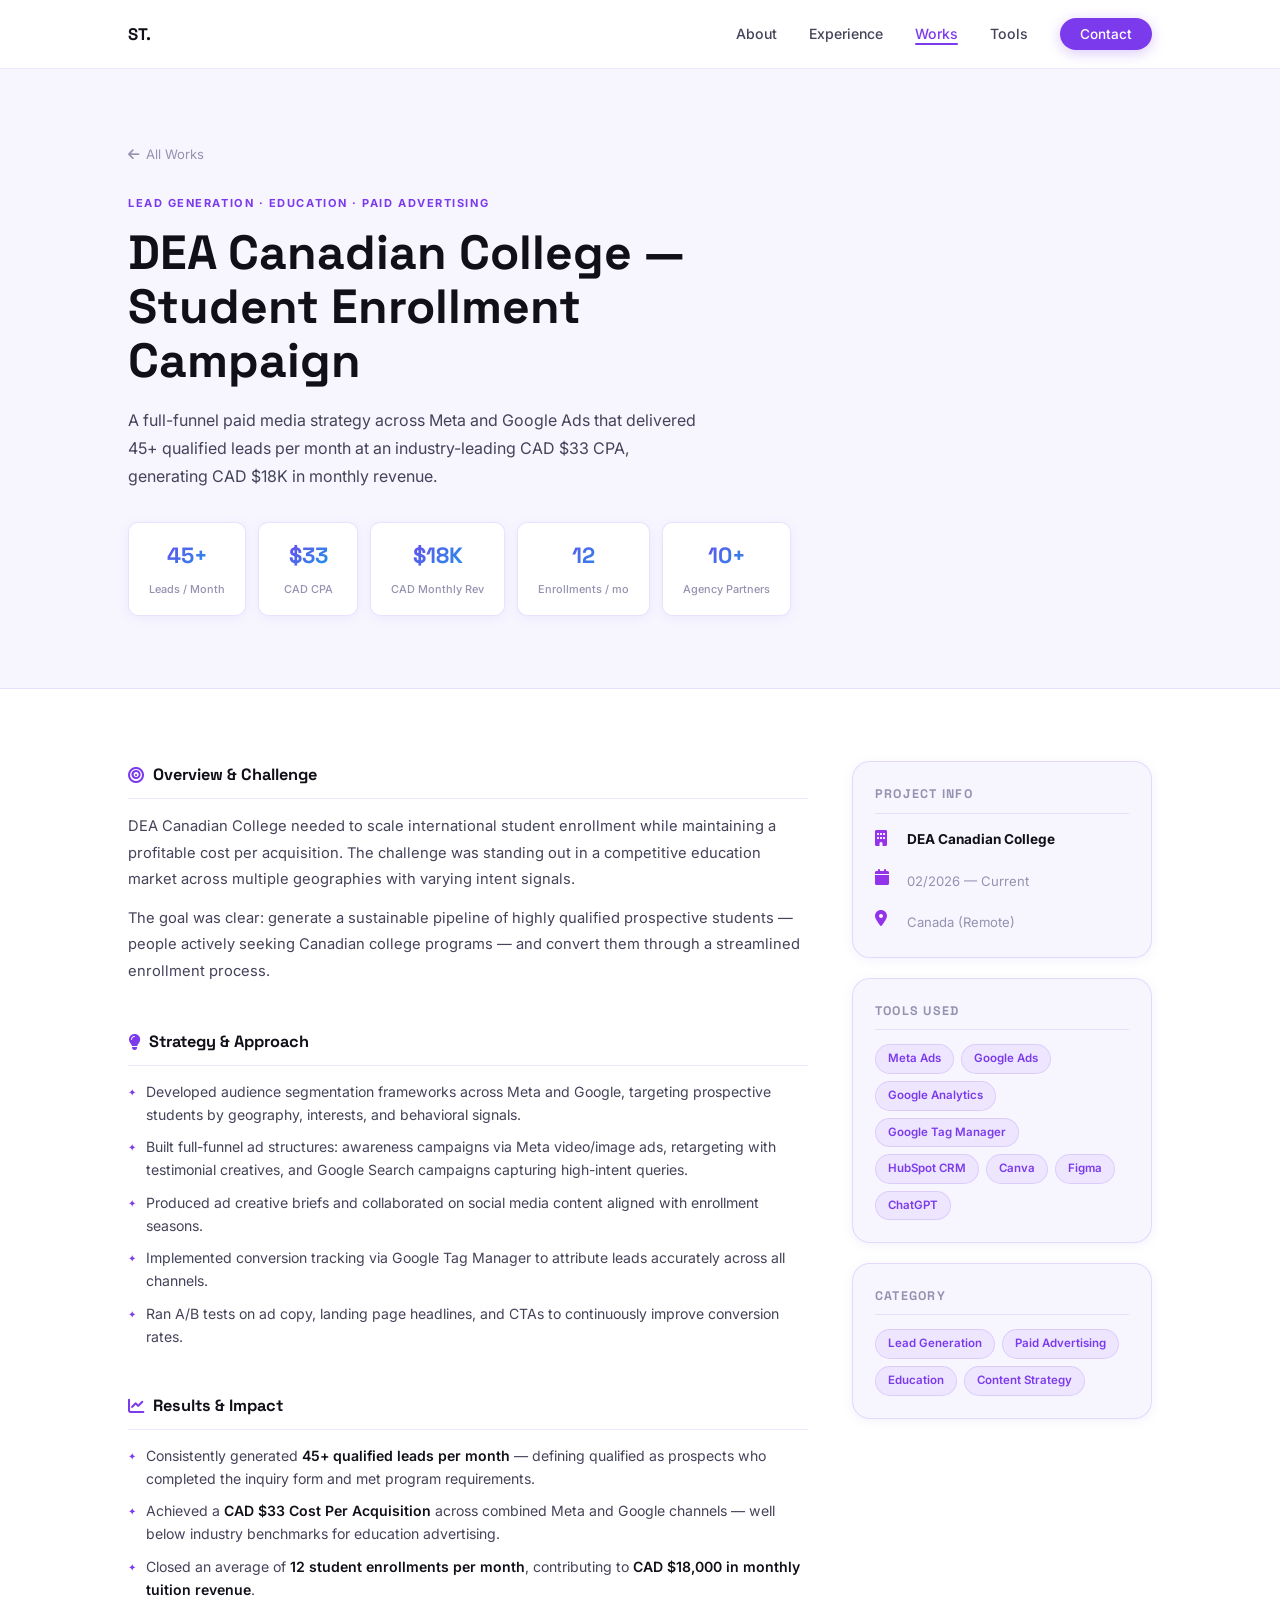
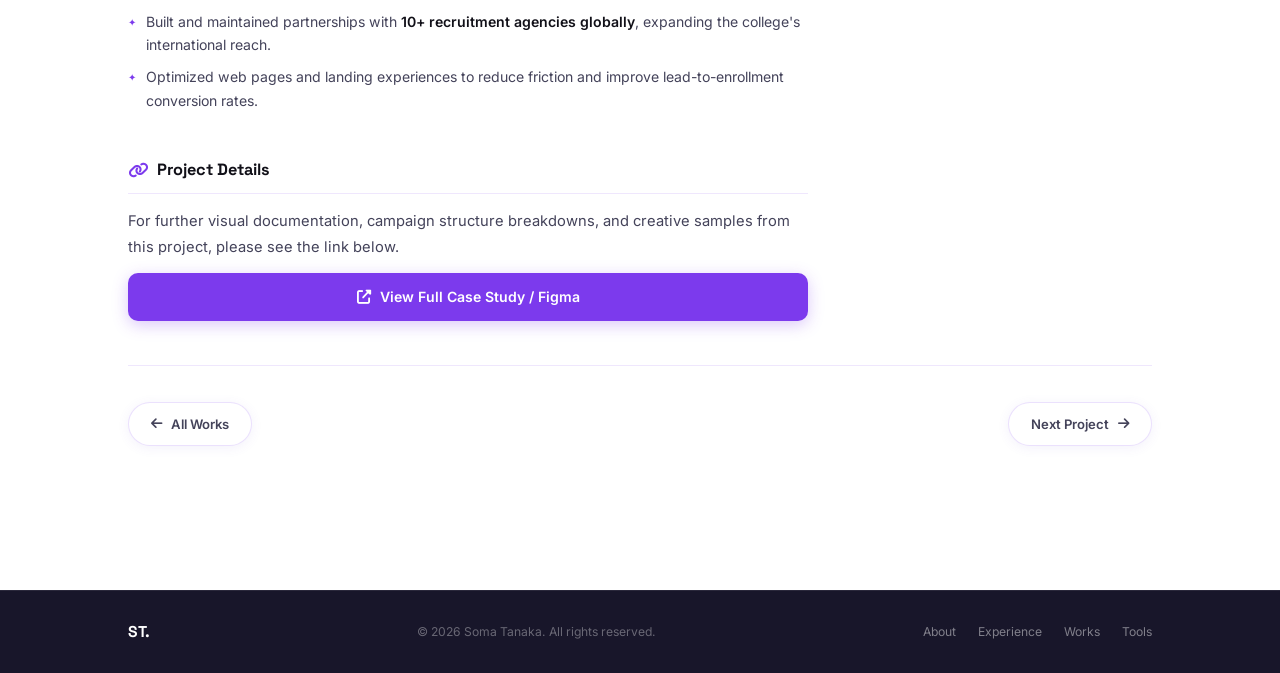
==== works/dea-enrollment.html @ b6281fb8 "add file" ====
<!DOCTYPE html>
<html lang="en">
<head>
  <meta charset="UTF-8" />
  <meta name="viewport" content="width=device-width, initial-scale=1.0" />
  <title>DEA Enrollment Campaign — Soma Tanaka</title>
  <link rel="preconnect" href="https://fonts.googleapis.com" />
  <link rel="preconnect" href="https://fonts.gstatic.com" crossorigin />
  <link href="https://fonts.googleapis.com/css2?family=Inter:wght@300;400;500;600;700;800;900&family=Space+Grotesk:wght@300;400;500;600;700&display=swap" rel="stylesheet" />
  <link rel="stylesheet" href="https://cdn.jsdelivr.net/npm/@fortawesome/fontawesome-free@6.5.0/css/all.min.css" />
  <link rel="stylesheet" href="../css/style.css" />
</head>
<body>

  <nav id="navbar">
    <div class="nav-inner">
      <a href="../index.html" class="nav-logo">ST.</a>
      <ul class="nav-links">
        <li><a href="../index.html#about">About</a></li>
        <li><a href="../index.html#experience">Experience</a></li>
        <li><a href="index.html" class="active">Works</a></li>
        <li><a href="../index.html#tools">Tools</a></li>
        <li><a href="../index.html#contact" class="nav-cta">Contact</a></li>
      </ul>
      <button class="hamburger" id="hamburger" aria-label="Menu">
        <span></span><span></span><span></span>
      </button>
    </div>
    <div class="mobile-menu" id="mobileMenu">
      <a href="../index.html#about">About</a>
      <a href="../index.html#experience">Experience</a>
      <a href="index.html">Works</a>
      <a href="../index.html#tools">Tools</a>
      <a href="../index.html#contact">Contact</a>
    </div>
  </nav>

  <!-- Hero -->
  <div class="work-detail-hero">
    <div class="container work-detail-inner">
      <a href="index.html" class="back-link"><i class="fas fa-arrow-left"></i> All Works</a>
      <span class="work-detail-tag">Lead Generation &middot; Education &middot; Paid Advertising</span>
      <h1 class="work-detail-title">DEA Canadian College — Student Enrollment Campaign</h1>
      <p class="work-detail-subtitle">A full-funnel paid media strategy across Meta and Google Ads that delivered 45+ qualified leads per month at an industry-leading CAD $33 CPA, generating CAD $18K in monthly revenue.</p>
      <div class="work-kpis reveal">
        <div class="work-kpi"><span class="kpi-val">45+</span><span class="kpi-label">Leads / Month</span></div>
        <div class="work-kpi"><span class="kpi-val">$33</span><span class="kpi-label">CAD CPA</span></div>
        <div class="work-kpi"><span class="kpi-val">$18K</span><span class="kpi-label">CAD Monthly Rev</span></div>
        <div class="work-kpi"><span class="kpi-val">12</span><span class="kpi-label">Enrollments / mo</span></div>
        <div class="work-kpi"><span class="kpi-val">10+</span><span class="kpi-label">Agency Partners</span></div>
      </div>
    </div>
  </div>

  <!-- Body -->
  <div class="work-body">
    <div class="container">
      <div class="work-body-grid">

        <div class="work-main">

          <div class="work-section reveal">
            <h3><i class="fas fa-bullseye"></i> Overview &amp; Challenge</h3>
            <p>DEA Canadian College needed to scale international student enrollment while maintaining a profitable cost per acquisition. The challenge was standing out in a competitive education market across multiple geographies with varying intent signals.</p>
            <p>The goal was clear: generate a sustainable pipeline of highly qualified prospective students — people actively seeking Canadian college programs — and convert them through a streamlined enrollment process.</p>
          </div>

          <div class="work-section reveal">
            <h3><i class="fas fa-lightbulb"></i> Strategy &amp; Approach</h3>
            <ul>
              <li>Developed audience segmentation frameworks across Meta and Google, targeting prospective students by geography, interests, and behavioral signals.</li>
              <li>Built full-funnel ad structures: awareness campaigns via Meta video/image ads, retargeting with testimonial creatives, and Google Search campaigns capturing high-intent queries.</li>
              <li>Produced ad creative briefs and collaborated on social media content aligned with enrollment seasons.</li>
              <li>Implemented conversion tracking via Google Tag Manager to attribute leads accurately across all channels.</li>
              <li>Ran A/B tests on ad copy, landing page headlines, and CTAs to continuously improve conversion rates.</li>
            </ul>
          </div>

          <div class="work-section reveal">
            <h3><i class="fas fa-chart-line"></i> Results &amp; Impact</h3>
            <ul>
              <li>Consistently generated <strong>45+ qualified leads per month</strong> — defining qualified as prospects who completed the inquiry form and met program requirements.</li>
              <li>Achieved a <strong>CAD $33 Cost Per Acquisition</strong> across combined Meta and Google channels — well below industry benchmarks for education advertising.</li>
              <li>Closed an average of <strong>12 student enrollments per month</strong>, contributing to <strong>CAD $18,000 in monthly tuition revenue</strong>.</li>
              <li>Built and maintained partnerships with <strong>10+ recruitment agencies globally</strong>, expanding the college's international reach.</li>
              <li>Optimized web pages and landing experiences to reduce friction and improve lead-to-enrollment conversion rates.</li>
            </ul>
          </div>

          <div class="work-section reveal">
            <h3><i class="fas fa-link"></i> Project Details</h3>
            <p>For further visual documentation, campaign structure breakdowns, and creative samples from this project, please see the link below.</p>
            <a href="#" class="work-figma-link" target="_blank" rel="noopener">
              <i class="fas fa-external-link-alt"></i> View Full Case Study / Figma
            </a>
          </div>

        </div>

        <aside class="work-sidebar">
          <div class="sidebar-card reveal">
            <h4>Project Info</h4>
            <div class="about-card-item" style="margin-bottom:14px">
              <i class="fas fa-building" style="font-size:1rem;color:var(--purple-mid);width:18px"></i>
              <div><strong style="font-size:0.85rem">DEA Canadian College</strong></div>
            </div>
            <div class="about-card-item" style="margin-bottom:14px">
              <i class="fas fa-calendar" style="font-size:1rem;color:var(--purple-mid);width:18px"></i>
              <div><span style="font-size:0.82rem;color:var(--text-muted)">02/2026 — Current</span></div>
            </div>
            <div class="about-card-item">
              <i class="fas fa-map-marker-alt" style="font-size:1rem;color:var(--purple-mid);width:18px"></i>
              <div><span style="font-size:0.82rem;color:var(--text-muted)">Canada (Remote)</span></div>
            </div>
          </div>
          <div class="sidebar-card reveal">
            <h4>Tools Used</h4>
            <div class="tools-used">
              <span class="tool-tag">Meta Ads</span>
              <span class="tool-tag">Google Ads</span>
              <span class="tool-tag">Google Analytics</span>
              <span class="tool-tag">Google Tag Manager</span>
              <span class="tool-tag">HubSpot CRM</span>
              <span class="tool-tag">Canva</span>
              <span class="tool-tag">Figma</span>
              <span class="tool-tag">ChatGPT</span>
            </div>
          </div>
          <div class="sidebar-card reveal">
            <h4>Category</h4>
            <div class="tools-used">
              <span class="tool-tag">Lead Generation</span>
              <span class="tool-tag">Paid Advertising</span>
              <span class="tool-tag">Education</span>
              <span class="tool-tag">Content Strategy</span>
            </div>
          </div>
        </aside>

      </div>

      <!-- Prev / Next -->
      <div class="work-nav">
        <a href="index.html" class="work-nav-btn"><i class="fas fa-arrow-left"></i> All Works</a>
        <a href="renobank-realestate.html" class="work-nav-btn">Next Project <i class="fas fa-arrow-right"></i></a>
      </div>
    </div>
  </div>

  <footer>
    <div class="container footer-inner">
      <span class="footer-logo">ST.</span>
      <p class="footer-copy">&copy; 2026 Soma Tanaka. All rights reserved.</p>
      <div class="footer-links">
        <a href="../index.html#about">About</a>
        <a href="../index.html#experience">Experience</a>
        <a href="index.html">Works</a>
        <a href="../index.html#tools">Tools</a>
      </div>
    </div>
  </footer>

  <script src="../js/main.js"></script>
</body>
</html>
---- css/style.css ----
/* =========================================================
   SOMA TANAKA — Portfolio CSS  v3
   Theme: White / Light base  ×  Purple accent  ×  Flat
   ========================================================= */

:root {
  /* ── Backgrounds ── */
  --bg:          #ffffff;
  --bg-off:      #f7f6ff;       /* very pale lavender tint */
  --bg-card:     #f4f3fc;
  --bg-dark:     #18162a;       /* for footer / contrast sections */

  /* ── Accent ── */
  --purple:      #7c3aed;
  --purple-mid:  #9333ea;
  --purple-soft: #a855f7;
  --purple-tint: rgba(124,58,237,0.08);
  --purple-tint2:rgba(124,58,237,0.14);
  --cyan:        #0ea5e9;

  /* ── Text ── */
  --text-head:   #111018;
  --text-body:   #44435a;
  --text-muted:  #9492b0;
  --text-inv:    #f0eeff;

  /* ── Borders ── */
  --border:      rgba(124,58,237,0.12);
  --border-card: rgba(124,58,237,0.15);
  --border-dark: rgba(255,255,255,0.08);

  /* ── Misc ── */
  --nav-h:       68px;
  --radius:      18px;
  --radius-sm:   10px;
  --ease:        0.26s ease;
  --shadow-sm:   0 2px 12px rgba(100,80,200,0.08);
  --shadow-md:   0 6px 28px rgba(100,80,200,0.12);
}

/* ── RESET ── */
*, *::before, *::after { box-sizing: border-box; margin: 0; padding: 0; }
html { scroll-behavior: smooth; }
body {
  font-family: 'Inter', sans-serif;
  background: var(--bg);
  color: var(--text-body);
  line-height: 1.7;
  overflow-x: hidden;
}
a { color: inherit; text-decoration: none; }
ul { list-style: none; }
img { max-width: 100%; display: block; }
strong { color: var(--text-head); font-weight: 600; }
button { font-family: inherit; cursor: pointer; }

.container { max-width: 1080px; margin: 0 auto; padding: 0 28px; }

/* ── GRADIENT TEXT ── */
.gradient-text {
  background: linear-gradient(135deg, var(--purple) 0%, var(--purple-soft) 55%, var(--cyan) 100%);
  -webkit-background-clip: text;
  -webkit-text-fill-color: transparent;
  background-clip: text;
}

/* ── SECTION TAG ── */
.section-tag {
  display: inline-flex;
  align-items: center;
  gap: 6px;
  font-size: 0.7rem;
  font-weight: 700;
  letter-spacing: 0.14em;
  text-transform: uppercase;
  color: var(--purple);
  border: 1.5px solid var(--border-card);
  padding: 5px 14px;
  border-radius: 999px;
  margin-bottom: 16px;
  background: var(--purple-tint);
}

/* ── SECTION TITLE ── */
.section-title {
  font-family: 'Space Grotesk', sans-serif;
  font-size: clamp(1.9rem, 3.8vw, 2.8rem);
  font-weight: 700;
  line-height: 1.18;
  margin-bottom: 12px;
  color: var(--text-head);
}
.section-sub {
  color: var(--text-muted);
  font-size: 0.98rem;
  margin-bottom: 52px;
}
.text-center { text-align: center; }

/* ── DIVIDER LINE ── */
.section-divider {
  width: 48px; height: 3px;
  background: var(--purple);
  border-radius: 3px;
  margin-bottom: 14px;
}

/* ── REVEAL ── */
.reveal {
  opacity: 0;
  transform: translateY(22px);
  transition: opacity 0.6s ease, transform 0.6s ease;
}
.reveal.visible { opacity: 1; transform: none; }

/* ── BUTTONS ── */
.btn {
  display: inline-flex; align-items: center; gap: 8px;
  padding: 12px 28px; border-radius: 999px;
  font-size: 0.9rem; font-weight: 600;
  transition: var(--ease); border: none;
}
.btn-primary {
  background: var(--purple);
  color: #fff;
  box-shadow: 0 4px 18px rgba(124,58,237,0.28);
}
.btn-primary:hover {
  background: var(--purple-mid);
  transform: translateY(-2px);
  box-shadow: 0 6px 24px rgba(124,58,237,0.38);
}
.btn-outline {
  background: transparent;
  color: var(--text-head);
  border: 2px solid rgba(124,58,237,0.3);
}
.btn-outline:hover {
  border-color: var(--purple);
  color: var(--purple);
  background: var(--purple-tint);
  transform: translateY(-2px);
}
.btn-sm {
  display: inline-flex; align-items: center; gap: 6px;
  padding: 8px 20px; font-size: 0.8rem; font-weight: 600;
  background: var(--purple); color: #fff;
  border-radius: 999px; border: none; transition: var(--ease);
  margin-top: auto;
  box-shadow: 0 3px 12px rgba(124,58,237,0.22);
}
.btn-sm:hover { background: var(--purple-mid); transform: translateY(-1px); }

.btn-outline-lg {
  display: inline-flex; align-items: center; gap: 8px;
  padding: 13px 32px; border: 2px solid rgba(124,58,237,0.3);
  border-radius: 999px; color: var(--text-head);
  font-weight: 600; font-size: 0.9rem; transition: var(--ease);
}
.btn-outline-lg:hover {
  border-color: var(--purple);
  color: var(--purple);
  background: var(--purple-tint);
  transform: translateY(-1px);
}

/* =========================================================
   NAV
   ========================================================= */
#navbar {
  position: fixed; top: 0; left: 0; right: 0; z-index: 1000;
  background: rgba(255,255,255,0.92);
  backdrop-filter: blur(14px);
  -webkit-backdrop-filter: blur(14px);
  border-bottom: 1px solid var(--border);
  transition: background var(--ease), box-shadow var(--ease), border-color var(--ease);
}
#navbar.scrolled {
  background: rgba(255,255,255,0.97);
  box-shadow: var(--shadow-sm);
  border-bottom-color: var(--border);
}
.nav-inner {
  max-width: 1080px; margin: 0 auto; padding: 0 28px;
  height: var(--nav-h);
  display: flex; align-items: center; justify-content: space-between;
}
.nav-logo {
  font-family: 'Space Grotesk', sans-serif;
  font-size: 1.05rem; font-weight: 700;
  color: var(--text-head);
  letter-spacing: -0.01em;
}
.nav-links { display: flex; align-items: center; gap: 32px; }
.nav-links a {
  font-size: 0.88rem; font-weight: 500;
  color: var(--text-body); transition: color var(--ease);
  position: relative;
}
.nav-links a::after {
  content: ''; position: absolute; bottom: -3px; left: 0; right: 0;
  height: 2px; background: var(--purple); border-radius: 2px;
  transform: scaleX(0); transition: transform var(--ease); transform-origin: right;
}
.nav-links a:hover, .nav-links a.active { color: var(--purple); }
.nav-links a:hover::after, .nav-links a.active::after { transform: scaleX(1); transform-origin: left; }

.nav-cta {
  background: var(--purple) !important;
  color: #fff !important;
  padding: 8px 20px; border-radius: 999px;
  font-size: 0.85rem !important;
  box-shadow: 0 3px 14px rgba(124,58,237,0.28) !important;
}
.nav-cta:hover {
  background: var(--purple-mid) !important;
  transform: translateY(-1px) !important;
}
.nav-cta::after { display: none !important; }

.hamburger {
  display: none; flex-direction: column; gap: 5px;
  background: none; border: none; padding: 4px;
}
.hamburger span {
  display: block; width: 22px; height: 2px;
  background: var(--text-head); border-radius: 2px; transition: var(--ease);
}
.hamburger.open span:nth-child(1) { transform: translateY(7px) rotate(45deg); }
.hamburger.open span:nth-child(2) { opacity: 0; }
.hamburger.open span:nth-child(3) { transform: translateY(-7px) rotate(-45deg); }

.mobile-menu {
  display: none; flex-direction: column;
  background: rgba(255,255,255,0.98);
  backdrop-filter: blur(14px);
  padding: 18px 28px 26px;
  border-top: 1px solid var(--border);
  gap: 16px;
  box-shadow: var(--shadow-md);
}
.mobile-menu.open { display: flex; }
.mobile-menu a { font-size: 0.95rem; font-weight: 500; color: var(--text-body); transition: color var(--ease); }
.mobile-menu a:hover { color: var(--purple); }

/* =========================================================
   HERO
   ========================================================= */
#hero {
  min-height: 94vh;
  display: flex; align-items: center;
  background: var(--bg);
  overflow: hidden;
  position: relative;
  border-bottom: 1px solid var(--border);
}
/* Subtle blob top-right */
#hero::before {
  content: '';
  position: absolute;
  top: -100px; right: -100px;
  width: 600px; height: 600px;
  border-radius: 50%;
  background: radial-gradient(circle, rgba(124,58,237,0.07) 0%, transparent 65%);
  pointer-events: none;
}
#hero::after {
  content: '';
  position: absolute;
  bottom: -40px; left: -80px;
  width: 400px; height: 400px;
  border-radius: 50%;
  background: radial-gradient(circle, rgba(14,165,233,0.05) 0%, transparent 65%);
  pointer-events: none;
}

.hero-container {
  display: grid;
  grid-template-columns: 1fr auto;
  align-items: center;
  gap: 64px;
  padding-top: calc(var(--nav-h) + 64px);
  padding-bottom: 96px;
  position: relative; z-index: 1;
}
.hero-eyebrow {
  display: inline-flex;
  align-items: center;
  gap: 8px;
  font-size: 0.78rem; font-weight: 700;
  letter-spacing: 0.14em; text-transform: uppercase;
  color: var(--purple);
  background: var(--purple-tint);
  border: 1.5px solid var(--border-card);
  padding: 6px 16px; border-radius: 999px;
  margin-bottom: 22px;
}
.hero-eyebrow::before {
  content: '';
  width: 7px; height: 7px; border-radius: 50%;
  background: var(--purple);
  display: inline-block;
}
.hero-name {
  font-family: 'Space Grotesk', sans-serif;
  font-size: clamp(2.8rem, 5.5vw, 5rem);
  font-weight: 800; line-height: 1.06;
  letter-spacing: -0.025em; margin-bottom: 22px;
  color: var(--text-head);
}
.hero-summary {
  font-size: 1.02rem; color: var(--text-body);
  max-width: 460px; line-height: 1.78; margin-bottom: 38px;
}

/* Stats row */
.hero-stats {
  display: flex; align-items: stretch;
  border: 1.5px solid var(--border-card);
  border-radius: var(--radius);
  background: var(--bg-off);
  overflow: hidden;
  margin-bottom: 36px;
  max-width: 440px;
}
.stat { text-align: center; flex: 1; padding: 18px 12px; }
.stat-num {
  display: block;
  font-family: 'Space Grotesk', sans-serif;
  font-size: 1.65rem; font-weight: 800;
  background: linear-gradient(135deg, var(--purple), var(--cyan));
  -webkit-background-clip: text; -webkit-text-fill-color: transparent; background-clip: text;
}
.stat-label {
  display: block; font-size: 0.68rem; color: var(--text-muted);
  font-weight: 500; margin-top: 2px; line-height: 1.4;
}
.stat-divider { width: 1px; background: var(--border-card); flex-shrink: 0; }

.hero-actions { display: flex; gap: 14px; flex-wrap: wrap; }

/* Hero photo */
.hero-right { flex-shrink: 0; }
.hero-photo-wrap {
  position: relative;
  width: 300px; height: 360px;
}
.hero-photo {
  width: 100%; height: 100%;
  object-fit: cover; object-position: top center;
  border-radius: var(--radius);
  display: block;
  background: var(--bg-card);
  border: 2px solid var(--border-card);
  box-shadow: var(--shadow-md);
}
/* Purple blob behind photo */
.hero-photo-wrap::before {
  content: '';
  position: absolute;
  inset: -12px; border-radius: calc(var(--radius) + 12px);
  background: linear-gradient(135deg, rgba(124,58,237,0.12), rgba(14,165,233,0.08));
  z-index: -1;
}
.hero-photo-badge {
  position: absolute;
  bottom: 18px; left: -22px;
  background: #fff;
  border: 1.5px solid var(--border-card);
  border-radius: var(--radius-sm);
  padding: 10px 16px;
  display: flex; align-items: center; gap: 8px;
  font-size: 0.78rem; font-weight: 600;
  color: var(--text-head);
  white-space: nowrap;
  box-shadow: var(--shadow-sm);
}
.hero-photo-badge i { color: var(--purple); font-size: 0.88rem; }

/* Photo fallback (when image errors) */
.photo-fallback {
  background: linear-gradient(135deg, rgba(124,58,237,0.12), rgba(14,165,233,0.08));
  border-radius: var(--radius);
  display: flex; align-items: center; justify-content: center;
}
.photo-fallback .hero-photo {
  display: none;
}

/* ── TICKER STRIPE ── */
.ticker-wrap {
  background: var(--purple);
  overflow: hidden;
  padding: 15px 0;
  white-space: nowrap;
  position: relative;
  z-index: 1;
}
.ticker-track {
  display: inline-flex; align-items: center; gap: 0;
  animation: ticker 22s linear infinite;
}
.ticker-item {
  display: inline-flex; align-items: center; gap: 20px;
  font-family: 'Space Grotesk', sans-serif;
  font-size: 0.9rem; font-weight: 600;
  color: rgba(255,255,255,0.92);
  padding: 0 32px;
}
.ticker-item span { color: rgba(255,255,255,0.45); font-size: 1.1rem; }
@keyframes ticker {
  0%   { transform: translateX(0); }
  100% { transform: translateX(-50%); }
}

/* =========================================================
   ABOUT
   ========================================================= */
#about {
  padding: 112px 0;
  background: var(--bg-off);
  border-top: 1px solid var(--border);
  border-bottom: 1px solid var(--border);
}
.about-grid {
  display: grid; grid-template-columns: 1fr 1fr;
  gap: 64px; align-items: center;
}
.about-desc { color: var(--text-body); margin-bottom: 14px; font-size: 0.97rem; line-height: 1.8; }
.about-badges { display: flex; flex-wrap: wrap; gap: 9px; margin-top: 22px; }
.badge {
  font-size: 0.76rem; font-weight: 600;
  padding: 5px 14px; border: 1.5px solid var(--border-card);
  border-radius: 999px; color: var(--purple);
  background: var(--bg); transition: var(--ease);
}
.badge:hover { border-color: var(--purple); background: var(--purple-tint); }

.about-card {
  background: var(--bg); border: 1.5px solid var(--border-card);
  border-radius: var(--radius); padding: 28px;
  display: flex; flex-direction: column; gap: 22px;
  box-shadow: var(--shadow-sm);
}
.about-card-item { display: flex; align-items: flex-start; gap: 14px; }
.about-card-item i {
  font-size: 1.2rem; color: var(--purple);
  margin-top: 2px; flex-shrink: 0; width: 24px;
}
.about-card-item strong { display: block; font-size: 0.92rem; font-weight: 700; margin-bottom: 2px; color: var(--text-head); }
.about-card-item span { font-size: 0.79rem; color: var(--text-muted); }

/* =========================================================
   EXPERIENCE TIMELINE
   ========================================================= */
#experience { padding: 112px 0; background: var(--bg); }
.timeline {
  position: relative; padding-left: 30px;
  max-width: 820px; margin: 0 auto;
}
.timeline::before {
  content: ''; position: absolute;
  left: 10px; top: 0; bottom: 0; width: 2px;
  background: linear-gradient(to bottom, var(--purple), var(--cyan), transparent);
  border-radius: 2px;
}
.timeline-item { position: relative; margin-bottom: 40px; }
.timeline-item:last-child { margin-bottom: 0; }
.timeline-dot {
  position: absolute; left: -25px; top: 20px;
  width: 12px; height: 12px; border-radius: 50%;
  background: var(--purple); border: 2px solid var(--bg);
  box-shadow: 0 0 0 3px rgba(124,58,237,0.18);
}
.timeline-date {
  font-size: 0.74rem; font-weight: 700;
  color: var(--purple); letter-spacing: 0.08em;
  text-transform: uppercase; margin-bottom: 8px;
}
.timeline-card {
  background: var(--bg); border: 1.5px solid var(--border-card);
  border-radius: var(--radius); padding: 24px 28px;
  transition: border-color var(--ease), box-shadow var(--ease);
  position: relative; overflow: hidden;
  box-shadow: var(--shadow-sm);
}
.timeline-card::before {
  content: ''; position: absolute;
  top: 0; left: 0; width: 4px; height: 100%;
  background: linear-gradient(to bottom, var(--purple), var(--cyan));
  border-radius: 4px 0 0 4px;
}
.timeline-card:hover {
  border-color: rgba(124,58,237,0.3);
  box-shadow: var(--shadow-md);
}
.tc-header { display: flex; align-items: flex-start; justify-content: space-between; gap: 14px; margin-bottom: 16px; }
.tc-title { font-family: 'Space Grotesk', sans-serif; font-size: 1.05rem; font-weight: 700; margin-bottom: 3px; color: var(--text-head); }
.tc-company { font-size: 0.81rem; color: var(--text-muted); }
.tc-company i { margin-right: 5px; }
.tc-badge { font-size: 0.68rem; font-weight: 700; padding: 3px 11px; border-radius: 999px; white-space: nowrap; flex-shrink: 0; }
.tc-badge.active { background: #ecfdf5; color: #059669; border: 1.5px solid #a7f3d0; }
.tc-list { display: flex; flex-direction: column; gap: 8px; }
.tc-list li { font-size: 0.87rem; color: var(--text-body); padding-left: 16px; position: relative; }
.tc-list li::before { content: '▸'; position: absolute; left: 0; color: var(--purple); font-size: 0.74rem; }

/* =========================================================
   WORKS
   ========================================================= */
#works {
  padding: 112px 0;
  background: var(--bg-off);
  border-top: 1px solid var(--border);
  border-bottom: 1px solid var(--border);
}
.works-grid {
  display: grid; grid-template-columns: repeat(2, 1fr);
  gap: 24px; margin-bottom: 44px;
}
.work-card {
  background: var(--bg); border: 1.5px solid var(--border-card);
  border-radius: var(--radius); overflow: hidden; cursor: pointer;
  transition: transform var(--ease), border-color var(--ease), box-shadow var(--ease);
  display: flex; flex-direction: column;
  box-shadow: var(--shadow-sm);
}
.work-card:hover {
  transform: translateY(-5px);
  border-color: rgba(124,58,237,0.3);
  box-shadow: var(--shadow-md);
}
.work-img-wrap { position: relative; overflow: hidden; aspect-ratio: 16/9; }
.work-img-real {
  width: 100%; height: 100%; object-fit: cover; object-position: top;
  transition: transform 0.42s ease; display: block;
}
.work-card:hover .work-img-real { transform: scale(1.04); }
.work-overlay {
  position: absolute; inset: 0;
  background: rgba(124,58,237,0.72);
  display: flex; align-items: center; justify-content: center;
  opacity: 0; transition: opacity var(--ease);
}
.work-card:hover .work-overlay { opacity: 1; }
.work-overlay span { color: #fff; font-weight: 600; font-size: 0.88rem; }

.work-info { padding: 20px 22px 22px; display: flex; flex-direction: column; gap: 8px; flex: 1; }
.work-tag { font-size: 0.67rem; font-weight: 700; text-transform: uppercase; letter-spacing: 0.1em; color: var(--purple); }
.work-info h3 { font-family: 'Space Grotesk', sans-serif; font-size: 0.97rem; font-weight: 700; line-height: 1.35; color: var(--text-head); }
.work-info p { font-size: 0.83rem; color: var(--text-body); line-height: 1.62; }

.work-kpi-row {
  display: flex; flex-wrap: nowrap; overflow-x: auto;
  background: var(--bg-off); border-radius: var(--radius-sm);
  border: 1.5px solid var(--border-card);
  margin-top: 4px;
}
.wk {
  display: flex; flex-direction: column; align-items: center;
  padding: 10px 12px; flex: 1; min-width: 60px;
  border-right: 1px solid var(--border-card);
}
.wk:last-child { border-right: none; }
.wk-val {
  font-family: 'Space Grotesk', sans-serif;
  font-size: 0.98rem; font-weight: 800;
  background: linear-gradient(135deg, var(--purple), var(--cyan));
  -webkit-background-clip: text; -webkit-text-fill-color: transparent; background-clip: text;
}
.wk-l { font-size: 0.64rem; color: var(--text-muted); font-weight: 500; margin-top: 1px; }
.works-cta { text-align: center; }

/* =========================================================
   UNPUBLICLY SHAREABLE
   ========================================================= */
#private-works {
  padding: 112px 0;
  background: var(--bg);
  border-bottom: 1px solid var(--border);
}
.private-grid { display: grid; grid-template-columns: 1fr 1fr; gap: 24px; }
.private-card {
  background: var(--bg-off); border: 1.5px solid var(--border-card);
  border-radius: var(--radius); padding: 28px;
  position: relative; overflow: hidden;
  transition: border-color var(--ease), box-shadow var(--ease);
  box-shadow: var(--shadow-sm);
}
.private-card::before {
  content: ''; position: absolute; top: 0; left: 0;
  width: 100%; height: 4px;
  background: linear-gradient(to right, var(--purple), var(--cyan));
}
.private-card:hover { border-color: rgba(124,58,237,0.3); box-shadow: var(--shadow-md); }
.private-card-header { display: flex; align-items: flex-start; gap: 14px; margin-bottom: 14px; }
.private-icon {
  width: 38px; height: 38px; border-radius: var(--radius-sm);
  background: var(--purple-tint); border: 1.5px solid var(--border-card);
  display: flex; align-items: center; justify-content: center;
  color: var(--purple); font-size: 0.9rem; flex-shrink: 0; margin-top: 2px;
}
.private-card h3 { font-family: 'Space Grotesk', sans-serif; font-size: 1rem; font-weight: 700; margin-top: 4px; color: var(--text-head); }
.private-desc { font-size: 0.84rem; color: var(--text-body); line-height: 1.72; margin-bottom: 16px; }
.private-kpi-row { margin-top: 0; margin-bottom: 16px; background: var(--bg); }
.private-insight {
  display: flex; align-items: flex-start; gap: 10px;
  background: var(--purple-tint2);
  border: 1.5px solid var(--border-card); border-radius: var(--radius-sm);
  padding: 12px 14px;
  font-size: 0.81rem; color: var(--text-body); line-height: 1.65;
}
.private-insight i { color: var(--purple); font-size: 0.85rem; flex-shrink: 0; margin-top: 3px; }

/* =========================================================
   TOOLS
   ========================================================= */
#tools {
  padding: 112px 0;
  background: var(--bg-off);
  border-bottom: 1px solid var(--border);
}

/* Category block */
.tools-category { margin-bottom: 44px; }
.tools-category:last-child { margin-bottom: 0; }
.tools-cat-label {
  font-size: 0.76rem; font-weight: 700;
  letter-spacing: 0.1em; text-transform: uppercase;
  color: var(--text-muted); margin-bottom: 18px;
  display: flex; align-items: center; gap: 9px;
  border-bottom: 1.5px solid var(--border); padding-bottom: 9px;
}
.tools-cat-label i { color: var(--purple); }

/* Skill card grid */
.skill-card-grid {
  display: grid;
  grid-template-columns: repeat(auto-fill, minmax(210px, 1fr));
  gap: 12px;
}

/* Individual skill card */
.skill-card {
  display: flex; align-items: center; gap: 14px;
  background: var(--bg);
  border: 1.5px solid var(--border-card);
  border-radius: var(--radius-sm);
  padding: 13px 16px;
  transition: transform var(--ease), border-color var(--ease), box-shadow var(--ease);
  box-shadow: var(--shadow-sm);
}
.skill-card:hover {
  transform: translateY(-2px);
  border-color: rgba(124,58,237,0.28);
  box-shadow: var(--shadow-md);
}

/* Icon wrapper inside skill card */
.skill-card-icon {
  width: 40px; height: 40px; flex-shrink: 0;
  background: var(--bg-off);
  border: 1.5px solid var(--border-card);
  border-radius: 9px;
  display: flex; align-items: center; justify-content: center;
  overflow: hidden; padding: 5px;
}
.skill-card-icon img  { width: 26px; height: 26px; object-fit: contain; }
.skill-card-icon svg  { width: 26px; height: 26px; }
.skill-card-icon i    { font-size: 1.2rem; }

/* Text block inside skill card */
.skill-card-body { flex: 1; min-width: 0; }
.skill-card-name {
  font-family: 'Space Grotesk', sans-serif;
  font-size: 0.85rem; font-weight: 700;
  color: var(--text-head);
  white-space: nowrap; overflow: hidden; text-overflow: ellipsis;
  margin-bottom: 5px;
}

/* Proficiency bar row */
.skill-card-meta {
  display: flex; align-items: center; gap: 8px;
}
.skill-card-level {
  font-size: 0.66rem; font-weight: 700;
  color: var(--purple);
  letter-spacing: 0.04em;
  white-space: nowrap;
  flex-shrink: 0;
}
.skill-card-bar-wrap {
  flex: 1; height: 4px;
  background: var(--border-card);
  border-radius: 4px; overflow: hidden;
}
.skill-card-bar {
  height: 100%; border-radius: 4px;
  background: linear-gradient(90deg, var(--purple), var(--purple-soft));
  transition: width 1s cubic-bezier(0.16,1,0.3,1);
}
.skill-card-years {
  font-size: 0.63rem; color: var(--text-muted);
  font-weight: 500; white-space: nowrap; flex-shrink: 0;
}

/* Proficiency levels → bar widths */
.bar-advanced    { width: 88%; }
.bar-proficient  { width: 68%; }
.bar-working     { width: 48%; }

/* AI tools category special card */
.tools-ai {
  background: var(--bg); border: 1.5px solid var(--border-card);
  border-radius: var(--radius); padding: 24px 28px;
  position: relative; overflow: hidden;
  box-shadow: var(--shadow-sm);
}
.tools-ai::before {
  content: ''; position: absolute; top: 0; left: 0;
  width: 100%; height: 4px;
  background: linear-gradient(to right, var(--purple), var(--cyan));
}
.tools-ai .tools-cat-label {
  border-color: var(--border-card);
}

.ai-new-badge {
  font-size: 0.6rem; font-weight: 700; padding: 2px 8px;
  border-radius: 999px; background: var(--purple);
  color: #fff; text-transform: uppercase;
  letter-spacing: 0.07em; margin-left: 6px; display: inline-block;
}

/* Legacy compat — keep .tool-icon-wrap if referenced elsewhere */
.tool-icon-wrap {
  width: 40px; height: 40px;
  background: var(--bg-off); border: 1.5px solid var(--border-card);
  border-radius: 9px;
  display: flex; align-items: center; justify-content: center;
  overflow: hidden; padding: 5px;
}
.tool-icon-wrap img { width: 26px; height: 26px; object-fit: contain; }

/* =========================================================
   SKILLS
   ========================================================= */
#skills {
  padding: 92px 0; background: var(--bg);
  border-bottom: 1px solid var(--border);
}
.skills-grid {
  display: flex; flex-wrap: wrap; gap: 10px;
  justify-content: center; max-width: 840px; margin: 0 auto;
}
.skill-pill {
  display: inline-flex; align-items: center; gap: 7px;
  padding: 9px 18px; border: 1.5px solid var(--border-card);
  border-radius: 999px; font-size: 0.83rem; font-weight: 500;
  color: var(--text-body); background: var(--bg-off);
  transition: var(--ease); cursor: default;
  box-shadow: var(--shadow-sm);
}
.skill-pill i { color: var(--purple); font-size: 0.8rem; }
.skill-pill:hover {
  border-color: var(--purple);
  color: var(--purple);
  background: var(--purple-tint);
  transform: translateY(-2px);
}

/* =========================================================
   CONTACT
   ========================================================= */
#contact {
  padding: 112px 0;
  background: var(--bg-dark);
  position: relative; overflow: hidden;
}
#contact::before {
  content: ''; position: absolute; inset: 0;
  background:
    radial-gradient(ellipse 60% 60% at 50% 50%, rgba(124,58,237,0.18) 0%, transparent 70%);
  pointer-events: none;
}
.contact-inner {
  text-align: center; max-width: 560px; margin: 0 auto;
  position: relative; z-index: 1;
}
.contact-inner .section-tag { color: #c084fc; border-color: rgba(192,132,252,0.3); background: rgba(124,58,237,0.15); }
.contact-inner .section-title { color: var(--text-inv); }
.contact-desc { color: rgba(240,238,255,0.65); font-size: 1rem; margin: 14px 0 36px; line-height: 1.7; }
.contact-links { display: flex; gap: 14px; justify-content: center; flex-wrap: wrap; }
.contact-btn {
  display: inline-flex; align-items: center; gap: 9px;
  padding: 13px 30px; border-radius: 999px;
  font-weight: 600; font-size: 0.92rem;
  background: var(--purple); color: #fff;
  transition: var(--ease);
  box-shadow: 0 4px 20px rgba(124,58,237,0.4);
}
.contact-btn:hover { background: var(--purple-mid); transform: translateY(-2px); }
.contact-btn-li { background: #0a66c2; box-shadow: 0 4px 20px rgba(10,102,194,0.35); }
.contact-btn-li:hover { background: #0077b5; }

/* =========================================================
   FOOTER
   ========================================================= */
footer {
  padding: 28px 0;
  border-top: 1px solid var(--border-dark);
  background: var(--bg-dark);
}
.footer-inner {
  display: flex; align-items: center;
  justify-content: space-between; flex-wrap: wrap; gap: 14px;
}
.footer-logo {
  font-family: 'Space Grotesk', sans-serif;
  font-size: 0.98rem; font-weight: 700; color: #fff;
}
.footer-copy { font-size: 0.76rem; color: rgba(255,255,255,0.35); }
.footer-links { display: flex; gap: 22px; }
.footer-links a { font-size: 0.76rem; color: rgba(255,255,255,0.45); transition: color var(--ease); }
.footer-links a:hover { color: #c084fc; }

/* =========================================================
   WORKS INDEX PAGE
   ========================================================= */
.works-page-hero {
  padding: calc(var(--nav-h) + 56px) 0 52px;
  text-align: center;
  background: var(--bg-off);
  border-bottom: 1px solid var(--border);
}
.works-page-grid {
  display: grid; grid-template-columns: repeat(auto-fill, minmax(280px, 1fr));
  gap: 24px; padding: 52px 0 72px;
}

/* placeholder for works without real images */
.work-img.placeholder-img {
  width: 100%; height: 100%;
  display: flex; align-items: center; justify-content: center;
  font-size: 3rem;
  background: var(--bg-off);
  color: rgba(124,58,237,0.35);
}

/* =========================================================
   WORK DETAIL PAGE
   ========================================================= */
.work-detail-hero {
  padding: calc(var(--nav-h) + 72px) 0 72px;
  background: var(--bg-off); border-bottom: 1px solid var(--border);
}
.work-detail-inner { position: relative; z-index: 1; }
.back-link {
  display: inline-flex; align-items: center; gap: 7px;
  font-size: 0.82rem; color: var(--text-muted); margin-bottom: 28px;
  transition: color var(--ease);
}
.back-link:hover { color: var(--purple); }
.work-detail-tag {
  font-size: 0.69rem; font-weight: 700; letter-spacing: 0.14em;
  text-transform: uppercase; color: var(--purple); margin-bottom: 14px; display: block;
}
.work-detail-title {
  font-family: 'Space Grotesk', sans-serif;
  font-size: clamp(1.8rem, 4vw, 3rem); font-weight: 800;
  line-height: 1.12; margin-bottom: 18px; max-width: 680px;
  color: var(--text-head);
}
.work-detail-subtitle {
  color: var(--text-body); font-size: 1rem; max-width: 580px;
  line-height: 1.75; margin-bottom: 32px;
}
.work-detail-img-wrap {
  margin-bottom: 32px; border-radius: var(--radius);
  overflow: hidden; border: 1.5px solid var(--border-card);
  max-width: 680px; box-shadow: var(--shadow-md);
}
.work-detail-img-wrap img { width: 100%; height: 280px; object-fit: cover; object-position: top; display: block; }

.work-kpis { display: flex; gap: 12px; flex-wrap: wrap; }
.work-kpi {
  text-align: center; background: var(--bg);
  border: 1.5px solid var(--border-card); border-radius: var(--radius-sm);
  padding: 14px 20px; min-width: 100px;
  transition: border-color var(--ease), box-shadow var(--ease);
  box-shadow: var(--shadow-sm);
}
.work-kpi:hover { border-color: rgba(124,58,237,0.3); box-shadow: var(--shadow-md); }
.work-kpi .kpi-val {
  display: block; font-family: 'Space Grotesk', sans-serif;
  font-size: 1.38rem; font-weight: 800;
  background: linear-gradient(135deg, var(--purple), var(--cyan));
  -webkit-background-clip: text; -webkit-text-fill-color: transparent; background-clip: text;
}
.work-kpi .kpi-label { font-size: 0.68rem; color: var(--text-muted); font-weight: 500; margin-top: 2px; }

.work-body { padding: 72px 0; background: var(--bg); }
.work-body-grid { display: grid; grid-template-columns: 1fr 300px; gap: 44px; align-items: start; }
.work-section { margin-bottom: 44px; }
.work-section h3 {
  font-family: 'Space Grotesk', sans-serif; font-size: 1.02rem; font-weight: 700;
  margin-bottom: 14px; display: flex; align-items: center; gap: 9px;
  border-bottom: 1.5px solid var(--border); padding-bottom: 9px; color: var(--text-head);
}
.work-section h3 i { color: var(--purple); }
.work-section p { color: var(--text-body); line-height: 1.8; margin-bottom: 12px; font-size: 0.92rem; }
.work-section ul { display: flex; flex-direction: column; gap: 9px; }
.work-section ul li {
  color: var(--text-body); font-size: 0.88rem; line-height: 1.65;
  padding-left: 18px; position: relative;
}
.work-section ul li::before {
  content: '✦'; position: absolute; left: 0;
  color: var(--purple); font-size: 0.6rem; top: 5px;
}

.work-sidebar { position: sticky; top: calc(var(--nav-h) + 20px); }
.sidebar-card {
  background: var(--bg-off); border: 1.5px solid var(--border-card);
  border-radius: var(--radius); padding: 22px; margin-bottom: 20px;
  box-shadow: var(--shadow-sm);
}
.sidebar-card h4 {
  font-family: 'Space Grotesk', sans-serif; font-size: 0.78rem;
  font-weight: 700; color: var(--text-muted); text-transform: uppercase;
  letter-spacing: 0.1em; margin-bottom: 14px;
  border-bottom: 1px solid var(--border); padding-bottom: 7px;
}
.tools-used { display: flex; flex-wrap: wrap; gap: 7px; }
.tool-tag {
  font-size: 0.72rem; font-weight: 600; padding: 4px 12px;
  border: 1.5px solid var(--border-card); border-radius: 999px;
  color: var(--purple); background: var(--purple-tint);
}
.work-figma-link {
  display: inline-flex; align-items: center; justify-content: center;
  gap: 9px; width: 100%; padding: 12px 22px;
  background: var(--purple); color: #fff;
  border-radius: var(--radius-sm); font-weight: 600; font-size: 0.88rem;
  transition: var(--ease); box-shadow: 0 4px 16px rgba(124,58,237,0.28);
}
.work-figma-link:hover { background: var(--purple-mid); transform: translateY(-1px); }

.work-nav {
  display: flex; justify-content: space-between; gap: 14px;
  padding: 36px 0 72px; border-top: 1px solid var(--border);
}
.work-nav-btn {
  display: inline-flex; align-items: center; gap: 9px;
  padding: 10px 22px; border: 1.5px solid var(--border-card);
  border-radius: 999px; font-size: 0.82rem; font-weight: 600;
  color: var(--text-body); transition: var(--ease);
  background: var(--bg); box-shadow: var(--shadow-sm);
}
.work-nav-btn:hover { border-color: var(--purple); color: var(--purple); background: var(--purple-tint); }

/* =========================================================
   RESPONSIVE
   ========================================================= */
@media (max-width: 960px) {
  .hero-container { grid-template-columns: 1fr; gap: 40px; }
  .hero-right { display: none; }
  .work-body-grid { grid-template-columns: 1fr; }
  .work-sidebar { position: static; }
  .private-grid { grid-template-columns: 1fr; }
}
@media (max-width: 820px) {
  .about-grid { grid-template-columns: 1fr; gap: 36px; }
  .works-grid { grid-template-columns: 1fr; }
}
@media (max-width: 700px) {
  .nav-links { display: none; }
  .hamburger { display: flex; }
  .works-grid { grid-template-columns: 1fr; }
  .hero-stats { max-width: 100%; }
  .footer-inner { flex-direction: column; text-align: center; }
  .footer-links { justify-content: center; }
  .works-page-grid { grid-template-columns: 1fr; }
  .work-nav { flex-direction: column; }
}
@media (max-width: 600px) {
  .skill-card-grid { grid-template-columns: 1fr; }
}
@media (max-width: 480px) {
  :root { --nav-h: 60px; }
  .hero-name { font-size: clamp(2.4rem, 14vw, 4rem); }
  .timeline { padding-left: 20px; }
  .timeline-card { padding: 18px 16px; }
  .skill-card { padding: 11px 12px; gap: 11px; }
  .skill-card-icon { width: 34px; height: 34px; }
  .skill-card-name { font-size: 0.8rem; }
  .skill-card-level { font-size: 0.6rem; }
  .work-kpi-row { flex-wrap: wrap; }
}
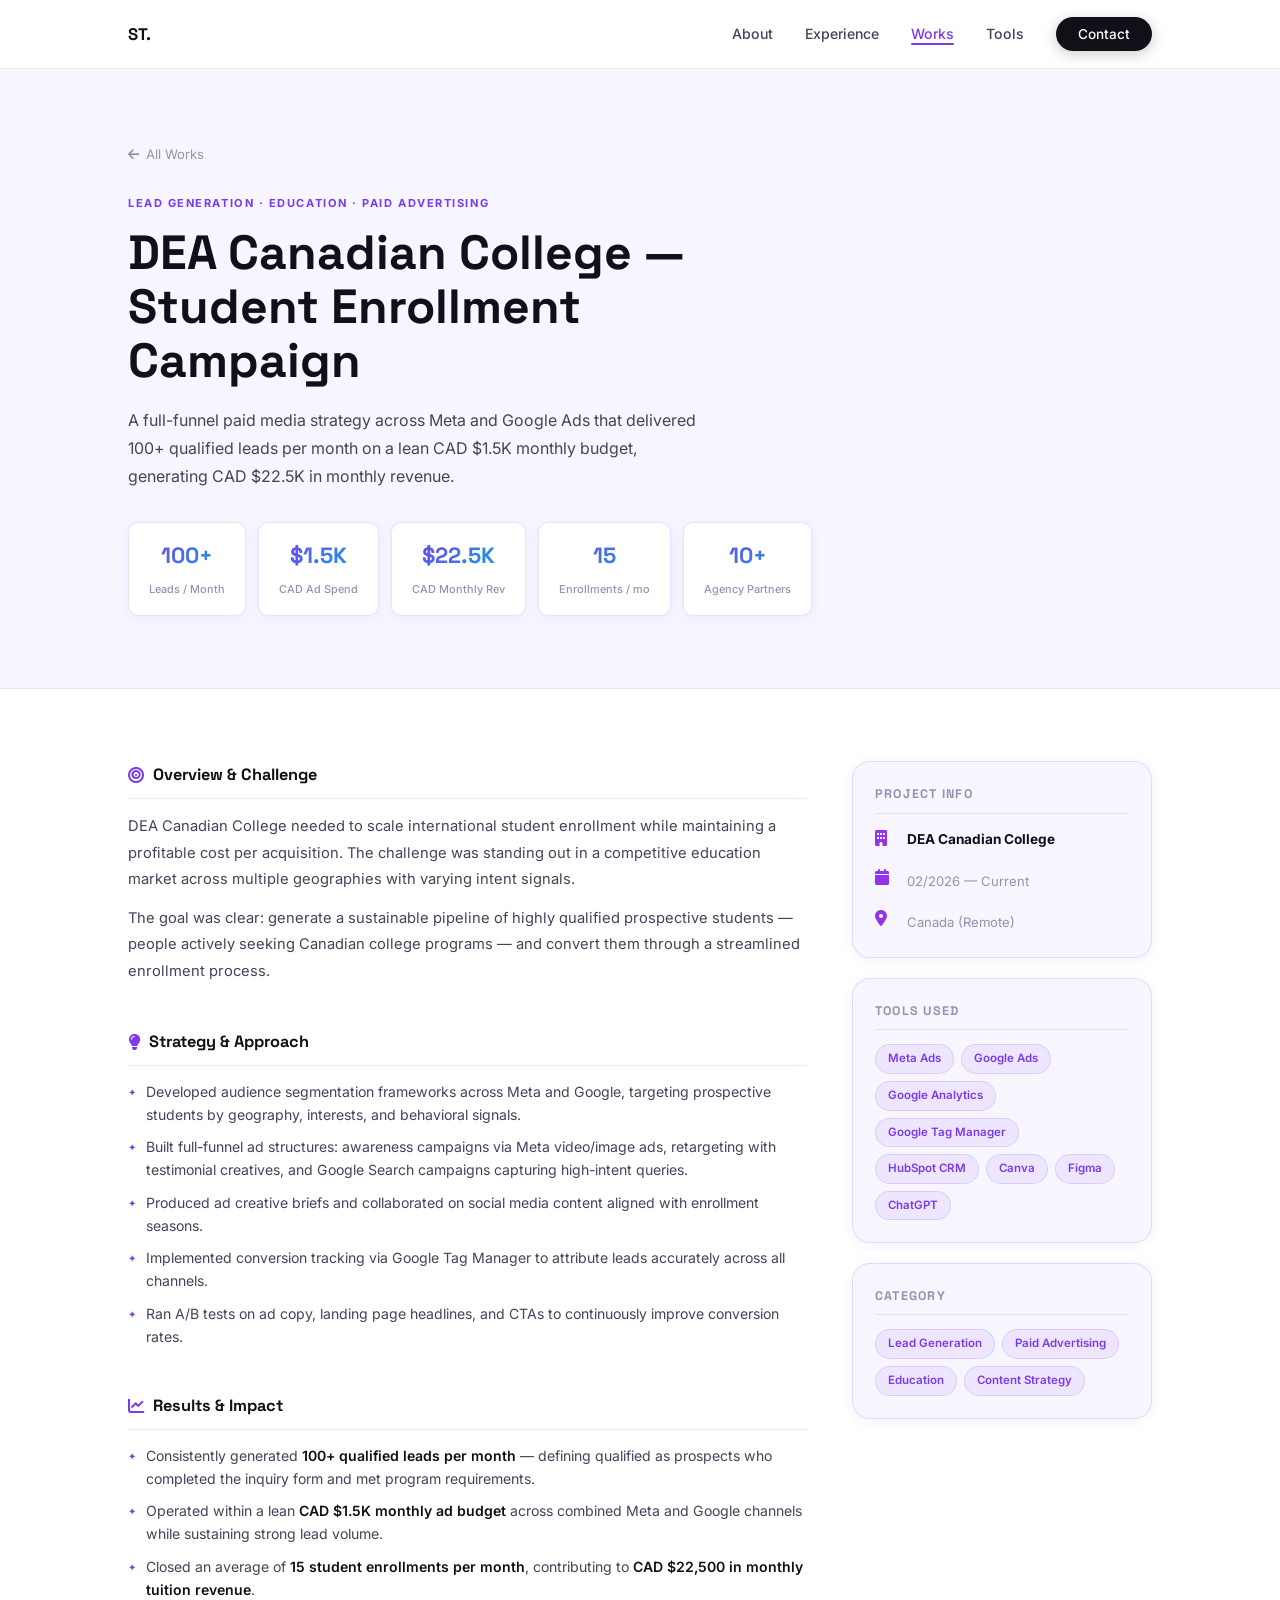
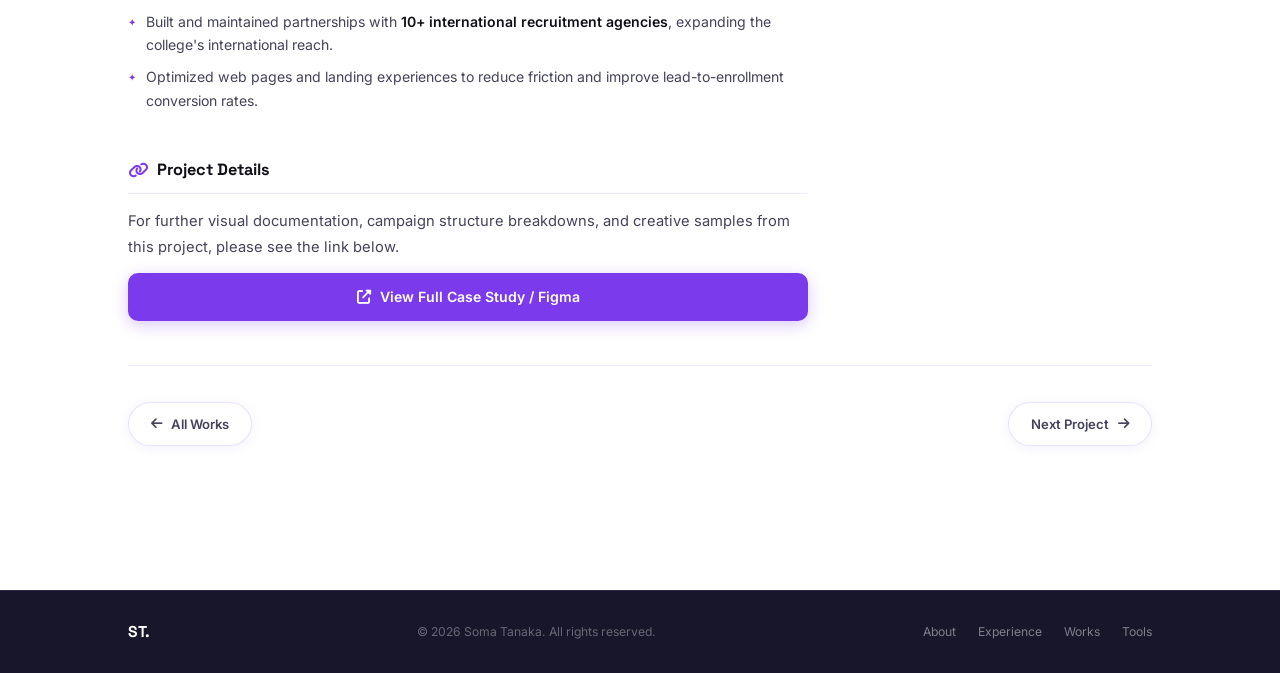
==== commit 5b0c08f6: "update2.0 update for my experiences" ====
--- a/works/dea-enrollment.html
+++ b/works/dea-enrollment.html
@@ -41,12 +41,12 @@
       <a href="index.html" class="back-link"><i class="fas fa-arrow-left"></i> All Works</a>
       <span class="work-detail-tag">Lead Generation &middot; Education &middot; Paid Advertising</span>
       <h1 class="work-detail-title">DEA Canadian College — Student Enrollment Campaign</h1>
-      <p class="work-detail-subtitle">A full-funnel paid media strategy across Meta and Google Ads that delivered 45+ qualified leads per month at an industry-leading CAD $33 CPA, generating CAD $18K in monthly revenue.</p>
+      <p class="work-detail-subtitle">A full-funnel paid media strategy across Meta and Google Ads that delivered 100+ qualified leads per month on a lean CAD $1.5K monthly budget, generating CAD $22.5K in monthly revenue.</p>
       <div class="work-kpis reveal">
-        <div class="work-kpi"><span class="kpi-val">45+</span><span class="kpi-label">Leads / Month</span></div>
-        <div class="work-kpi"><span class="kpi-val">$33</span><span class="kpi-label">CAD CPA</span></div>
-        <div class="work-kpi"><span class="kpi-val">$18K</span><span class="kpi-label">CAD Monthly Rev</span></div>
-        <div class="work-kpi"><span class="kpi-val">12</span><span class="kpi-label">Enrollments / mo</span></div>
+        <div class="work-kpi"><span class="kpi-val">100+</span><span class="kpi-label">Leads / Month</span></div>
+        <div class="work-kpi"><span class="kpi-val">$1.5K</span><span class="kpi-label">CAD Ad Spend</span></div>
+        <div class="work-kpi"><span class="kpi-val">$22.5K</span><span class="kpi-label">CAD Monthly Rev</span></div>
+        <div class="work-kpi"><span class="kpi-val">15</span><span class="kpi-label">Enrollments / mo</span></div>
         <div class="work-kpi"><span class="kpi-val">10+</span><span class="kpi-label">Agency Partners</span></div>
       </div>
     </div>
@@ -79,10 +79,10 @@
           <div class="work-section reveal">
             <h3><i class="fas fa-chart-line"></i> Results &amp; Impact</h3>
             <ul>
-              <li>Consistently generated <strong>45+ qualified leads per month</strong> — defining qualified as prospects who completed the inquiry form and met program requirements.</li>
-              <li>Achieved a <strong>CAD $33 Cost Per Acquisition</strong> across combined Meta and Google channels — well below industry benchmarks for education advertising.</li>
-              <li>Closed an average of <strong>12 student enrollments per month</strong>, contributing to <strong>CAD $18,000 in monthly tuition revenue</strong>.</li>
-              <li>Built and maintained partnerships with <strong>10+ recruitment agencies globally</strong>, expanding the college's international reach.</li>
+              <li>Consistently generated <strong>100+ qualified leads per month</strong> — defining qualified as prospects who completed the inquiry form and met program requirements.</li>
+              <li>Operated within a lean <strong>CAD $1.5K monthly ad budget</strong> across combined Meta and Google channels while sustaining strong lead volume.</li>
+              <li>Closed an average of <strong>15 student enrollments per month</strong>, contributing to <strong>CAD $22,500 in monthly tuition revenue</strong>.</li>
+              <li>Built and maintained partnerships with <strong>10+ international recruitment agencies</strong>, expanding the college's international reach.</li>
               <li>Optimized web pages and landing experiences to reduce friction and improve lead-to-enrollment conversion rates.</li>
             </ul>
           </div>
--- a/css/style.css
+++ b/css/style.css
@@ -36,6 +36,15 @@
   --ease:        0.26s ease;
   --shadow-sm:   0 2px 12px rgba(100,80,200,0.08);
   --shadow-md:   0 6px 28px rgba(100,80,200,0.12);
+}
+
+@media (prefers-reduced-motion: reduce) {
+  *, *::before, *::after {
+    animation-duration: 0.001ms !important;
+    animation-iteration-count: 1 !important;
+    transition-duration: 0.001ms !important;
+    scroll-behavior: auto !important;
+  }
 }
 
 /* ── RESET ── */
@@ -64,22 +73,29 @@
   background-clip: text;
 }
 
-/* ── SECTION TAG ── */
+/* ── SECTION TAG (corner-bracket) ── */
 .section-tag {
+  position: relative;
   display: inline-flex;
   align-items: center;
-  gap: 6px;
   font-size: 0.7rem;
   font-weight: 700;
   letter-spacing: 0.14em;
   text-transform: uppercase;
   color: var(--purple);
-  border: 1.5px solid var(--border-card);
-  padding: 5px 14px;
-  border-radius: 999px;
-  margin-bottom: 16px;
-  background: var(--purple-tint);
-}
+  border: none;
+  padding: 9px 20px;
+  margin-bottom: 20px;
+  background: none;
+}
+.section-tag::before, .section-tag::after {
+  content: '';
+  position: absolute;
+  width: 9px; height: 9px;
+  border: 2px solid var(--purple);
+}
+.section-tag::before { top: -5px; left: -5px; border-right: none; border-bottom: none; }
+.section-tag::after { bottom: -5px; right: -5px; border-left: none; border-top: none; }
 
 /* ── SECTION TITLE ── */
 .section-title {
@@ -151,6 +167,17 @@
 }
 .btn-sm:hover { background: var(--purple-mid); transform: translateY(-1px); }
 
+.card-link {
+  display: inline-flex; align-items: center; gap: 7px;
+  background: none; border: none; appearance: none;
+  font-family: 'Inter', sans-serif;
+  color: var(--purple); font-weight: 600; font-size: 0.85rem;
+  margin-top: auto; padding: 6px 0 0; transition: var(--ease);
+}
+.card-link i { font-size: 0.72rem; transition: transform var(--ease); }
+.card-link:hover { color: var(--purple-mid); }
+.card-link:hover i { transform: translateX(3px); }
+
 .btn-outline-lg {
   display: inline-flex; align-items: center; gap: 8px;
   padding: 13px 32px; border: 2px solid rgba(124,58,237,0.3);
@@ -186,10 +213,18 @@
   display: flex; align-items: center; justify-content: space-between;
 }
 .nav-logo {
+  display: inline-flex; align-items: center; gap: 9px;
   font-family: 'Space Grotesk', sans-serif;
   font-size: 1.05rem; font-weight: 700;
   color: var(--text-head);
   letter-spacing: -0.01em;
+}
+.nav-logo-mark {
+  width: 26px; height: 26px; border-radius: 8px;
+  background: var(--purple); color: #fff;
+  display: inline-flex; align-items: center; justify-content: center;
+  font-family: 'Space Grotesk', sans-serif; font-weight: 800; font-size: 0.85rem;
+  flex-shrink: 0;
 }
 .nav-links { display: flex; align-items: center; gap: 32px; }
 .nav-links a {
@@ -206,14 +241,14 @@
 .nav-links a:hover::after, .nav-links a.active::after { transform: scaleX(1); transform-origin: left; }
 
 .nav-cta {
-  background: var(--purple) !important;
+  background: var(--text-head) !important;
   color: #fff !important;
-  padding: 8px 20px; border-radius: 999px;
+  padding: 9px 22px; border-radius: 999px;
   font-size: 0.85rem !important;
-  box-shadow: 0 3px 14px rgba(124,58,237,0.28) !important;
+  box-shadow: 0 3px 14px rgba(17,16,24,0.22) !important;
 }
 .nav-cta:hover {
-  background: var(--purple-mid) !important;
+  background: #000 !important;
   transform: translateY(-1px) !important;
 }
 .nav-cta::after { display: none !important; }
@@ -284,23 +319,25 @@
   position: relative; z-index: 1;
 }
 .hero-eyebrow {
+  position: relative;
   display: inline-flex;
   align-items: center;
-  gap: 8px;
   font-size: 0.78rem; font-weight: 700;
   letter-spacing: 0.14em; text-transform: uppercase;
   color: var(--purple);
-  background: var(--purple-tint);
-  border: 1.5px solid var(--border-card);
-  padding: 6px 16px; border-radius: 999px;
-  margin-bottom: 22px;
-}
-.hero-eyebrow::before {
+  background: none;
+  border: none;
+  padding: 9px 20px;
+  margin-bottom: 26px;
+}
+.hero-eyebrow::before, .hero-eyebrow::after {
   content: '';
-  width: 7px; height: 7px; border-radius: 50%;
-  background: var(--purple);
-  display: inline-block;
-}
+  position: absolute;
+  width: 9px; height: 9px;
+  border: 2px solid var(--purple);
+}
+.hero-eyebrow::before { top: -5px; left: -5px; border-right: none; border-bottom: none; }
+.hero-eyebrow::after { bottom: -5px; right: -5px; border-left: none; border-top: none; }
 .hero-name {
   font-family: 'Space Grotesk', sans-serif;
   font-size: clamp(2.8rem, 5.5vw, 5rem);
@@ -313,31 +350,7 @@
   max-width: 460px; line-height: 1.78; margin-bottom: 38px;
 }
 
-/* Stats row */
-.hero-stats {
-  display: flex; align-items: stretch;
-  border: 1.5px solid var(--border-card);
-  border-radius: var(--radius);
-  background: var(--bg-off);
-  overflow: hidden;
-  margin-bottom: 36px;
-  max-width: 440px;
-}
-.stat { text-align: center; flex: 1; padding: 18px 12px; }
-.stat-num {
-  display: block;
-  font-family: 'Space Grotesk', sans-serif;
-  font-size: 1.65rem; font-weight: 800;
-  background: linear-gradient(135deg, var(--purple), var(--cyan));
-  -webkit-background-clip: text; -webkit-text-fill-color: transparent; background-clip: text;
-}
-.stat-label {
-  display: block; font-size: 0.68rem; color: var(--text-muted);
-  font-weight: 500; margin-top: 2px; line-height: 1.4;
-}
-.stat-divider { width: 1px; background: var(--border-card); flex-shrink: 0; }
-
-.hero-actions { display: flex; gap: 14px; flex-wrap: wrap; }
+.hero-actions { display: flex; gap: 14px; flex-wrap: wrap; margin-top: 4px; }
 
 /* Hero photo */
 .hero-right { flex-shrink: 0; }
@@ -364,18 +377,19 @@
 }
 .hero-photo-badge {
   position: absolute;
-  bottom: 18px; left: -22px;
-  background: #fff;
-  border: 1.5px solid var(--border-card);
-  border-radius: var(--radius-sm);
-  padding: 10px 16px;
+  background: var(--purple);
+  border-radius: 999px;
+  padding: 11px 20px;
   display: flex; align-items: center; gap: 8px;
   font-size: 0.78rem; font-weight: 600;
-  color: var(--text-head);
+  color: #fff;
   white-space: nowrap;
-  box-shadow: var(--shadow-sm);
-}
-.hero-photo-badge i { color: var(--purple); font-size: 0.88rem; }
+  box-shadow: 0 10px 24px rgba(124,58,237,0.35);
+  z-index: 2;
+}
+.hero-photo-badge i { color: #fff; font-size: 0.88rem; }
+.hero-photo-badge-1 { top: 54px; left: -46px; }
+.hero-photo-badge-2 { bottom: 40px; right: -30px; }
 
 /* Photo fallback (when image errors) */
 .photo-fallback {
@@ -500,6 +514,7 @@
 .tc-company i { margin-right: 5px; }
 .tc-badge { font-size: 0.68rem; font-weight: 700; padding: 3px 11px; border-radius: 999px; white-space: nowrap; flex-shrink: 0; }
 .tc-badge.active { background: #ecfdf5; color: #059669; border: 1.5px solid #a7f3d0; }
+.tc-badge.contract { background: var(--purple-tint); color: var(--purple); border: 1.5px solid var(--border); }
 .tc-list { display: flex; flex-direction: column; gap: 8px; }
 .tc-list li { font-size: 0.87rem; color: var(--text-body); padding-left: 16px; position: relative; }
 .tc-list li::before { content: '▸'; position: absolute; left: 0; color: var(--purple); font-size: 0.74rem; }
@@ -551,23 +566,23 @@
 
 .work-kpi-row {
   display: flex; flex-wrap: nowrap; overflow-x: auto;
-  background: var(--bg-off); border-radius: var(--radius-sm);
-  border: 1.5px solid var(--border-card);
-  margin-top: 4px;
+  background: none; border-radius: 0;
+  border-top: 1px solid var(--border-card);
+  border-bottom: 1px solid var(--border-card);
+  margin-top: 6px; padding: 14px 0;
 }
 .wk {
   display: flex; flex-direction: column; align-items: center;
-  padding: 10px 12px; flex: 1; min-width: 60px;
+  padding: 0 12px; flex: 1; min-width: 60px;
   border-right: 1px solid var(--border-card);
 }
 .wk:last-child { border-right: none; }
 .wk-val {
   font-family: 'Space Grotesk', sans-serif;
-  font-size: 0.98rem; font-weight: 800;
-  background: linear-gradient(135deg, var(--purple), var(--cyan));
-  -webkit-background-clip: text; -webkit-text-fill-color: transparent; background-clip: text;
-}
-.wk-l { font-size: 0.64rem; color: var(--text-muted); font-weight: 500; margin-top: 1px; }
+  font-size: 1.05rem; font-weight: 800;
+  color: var(--purple);
+}
+.wk-l { font-size: 0.62rem; color: var(--text-muted); font-weight: 500; margin-top: 2px; text-transform: uppercase; letter-spacing: 0.03em; }
 .works-cta { text-align: center; }
 
 /* =========================================================
@@ -743,6 +758,129 @@
 .tool-icon-wrap img { width: 26px; height: 26px; object-fit: contain; }
 
 /* =========================================================
+   VIDEO WORKS
+   ========================================================= */
+#video-works {
+  padding: 112px 0;
+  background: var(--bg-off);
+  border-top: 1px solid var(--border);
+  border-bottom: 1px solid var(--border);
+}
+
+.video-grid {
+  display: grid;
+  grid-template-columns: repeat(2, 1fr);
+  gap: 28px;
+}
+
+.video-card {
+  background: var(--bg);
+  border: 1.5px solid var(--border-card);
+  border-radius: var(--radius);
+  overflow: hidden;
+  box-shadow: var(--shadow-sm);
+  transition: transform var(--ease), border-color var(--ease), box-shadow var(--ease);
+  display: flex;
+  flex-direction: column;
+}
+.video-card:hover {
+  transform: translateY(-4px);
+  border-color: rgba(124,58,237,0.28);
+  box-shadow: var(--shadow-md);
+}
+
+/* Thumbnail */
+.video-thumb-link { display: block; text-decoration: none; }
+.video-thumb-wrap {
+  position: relative;
+  aspect-ratio: 16/9;
+  overflow: hidden;
+  background: #111;
+}
+.video-thumb-img {
+  width: 100%; height: 100%;
+  object-fit: cover; object-position: center;
+  display: block;
+  transition: transform 0.42s ease;
+}
+.video-card:hover .video-thumb-img { transform: scale(1.04); }
+
+.video-thumb-overlay {
+  position: absolute; inset: 0;
+  background: rgba(18,10,40,0.28);
+  transition: background var(--ease);
+}
+.video-card:hover .video-thumb-overlay {
+  background: rgba(124,58,237,0.32);
+}
+
+/* Play button */
+.video-play-btn {
+  position: absolute;
+  top: 50%; left: 50%;
+  transform: translate(-50%, -50%);
+  width: 54px; height: 54px;
+  border-radius: 50%;
+  background: rgba(255,255,255,0.92);
+  display: flex; align-items: center; justify-content: center;
+  box-shadow: 0 4px 20px rgba(0,0,0,0.28);
+  transition: transform var(--ease), background var(--ease);
+  z-index: 2;
+}
+.video-play-btn i {
+  color: var(--purple);
+  font-size: 1.1rem;
+  margin-left: 3px; /* optical center */
+}
+.video-card:hover .video-play-btn {
+  transform: translate(-50%, -50%) scale(1.12);
+  background: #fff;
+}
+
+/* Card body */
+.video-card-body {
+  padding: 20px 22px 24px;
+  display: flex; flex-direction: column; gap: 10px;
+  flex: 1;
+}
+.video-card-title {
+  font-family: 'Space Grotesk', sans-serif;
+  font-size: 1rem; font-weight: 700;
+  color: var(--text-head); line-height: 1.3;
+}
+.video-card-desc {
+  font-size: 0.84rem; color: var(--text-body);
+  line-height: 1.68; flex: 1;
+}
+
+/* Tools tag row */
+.video-tools-row {
+  display: flex; flex-wrap: wrap; gap: 7px;
+  margin-top: 2px;
+}
+.video-tool-tag {
+  display: inline-flex; align-items: center; gap: 5px;
+  font-size: 0.68rem; font-weight: 600;
+  padding: 3px 10px;
+  border: 1.5px solid var(--border-card);
+  border-radius: 999px;
+  color: var(--text-muted);
+  background: var(--bg-off);
+}
+.video-tool-tag i { color: var(--purple); font-size: 0.65rem; }
+
+/* Watch button */
+.video-watch-btn {
+  margin-top: 4px;
+  align-self: flex-start;
+}
+
+/* Responsive */
+@media (max-width: 700px) {
+  .video-grid { grid-template-columns: 1fr; }
+}
+
+/* =========================================================
    SKILLS
    ========================================================= */
 #skills {
@@ -787,7 +925,8 @@
   text-align: center; max-width: 560px; margin: 0 auto;
   position: relative; z-index: 1;
 }
-.contact-inner .section-tag { color: #c084fc; border-color: rgba(192,132,252,0.3); background: rgba(124,58,237,0.15); }
+.contact-inner .section-tag { color: #c084fc; }
+.contact-inner .section-tag::before, .contact-inner .section-tag::after { border-color: #c084fc; }
 .contact-inner .section-title { color: var(--text-inv); }
 .contact-desc { color: rgba(240,238,255,0.65); font-size: 1rem; margin: 14px 0 36px; line-height: 1.7; }
 .contact-links { display: flex; gap: 14px; justify-content: center; flex-wrap: wrap; }
@@ -977,7 +1116,6 @@
   .nav-links { display: none; }
   .hamburger { display: flex; }
   .works-grid { grid-template-columns: 1fr; }
-  .hero-stats { max-width: 100%; }
   .footer-inner { flex-direction: column; text-align: center; }
   .footer-links { justify-content: center; }
   .works-page-grid { grid-template-columns: 1fr; }
